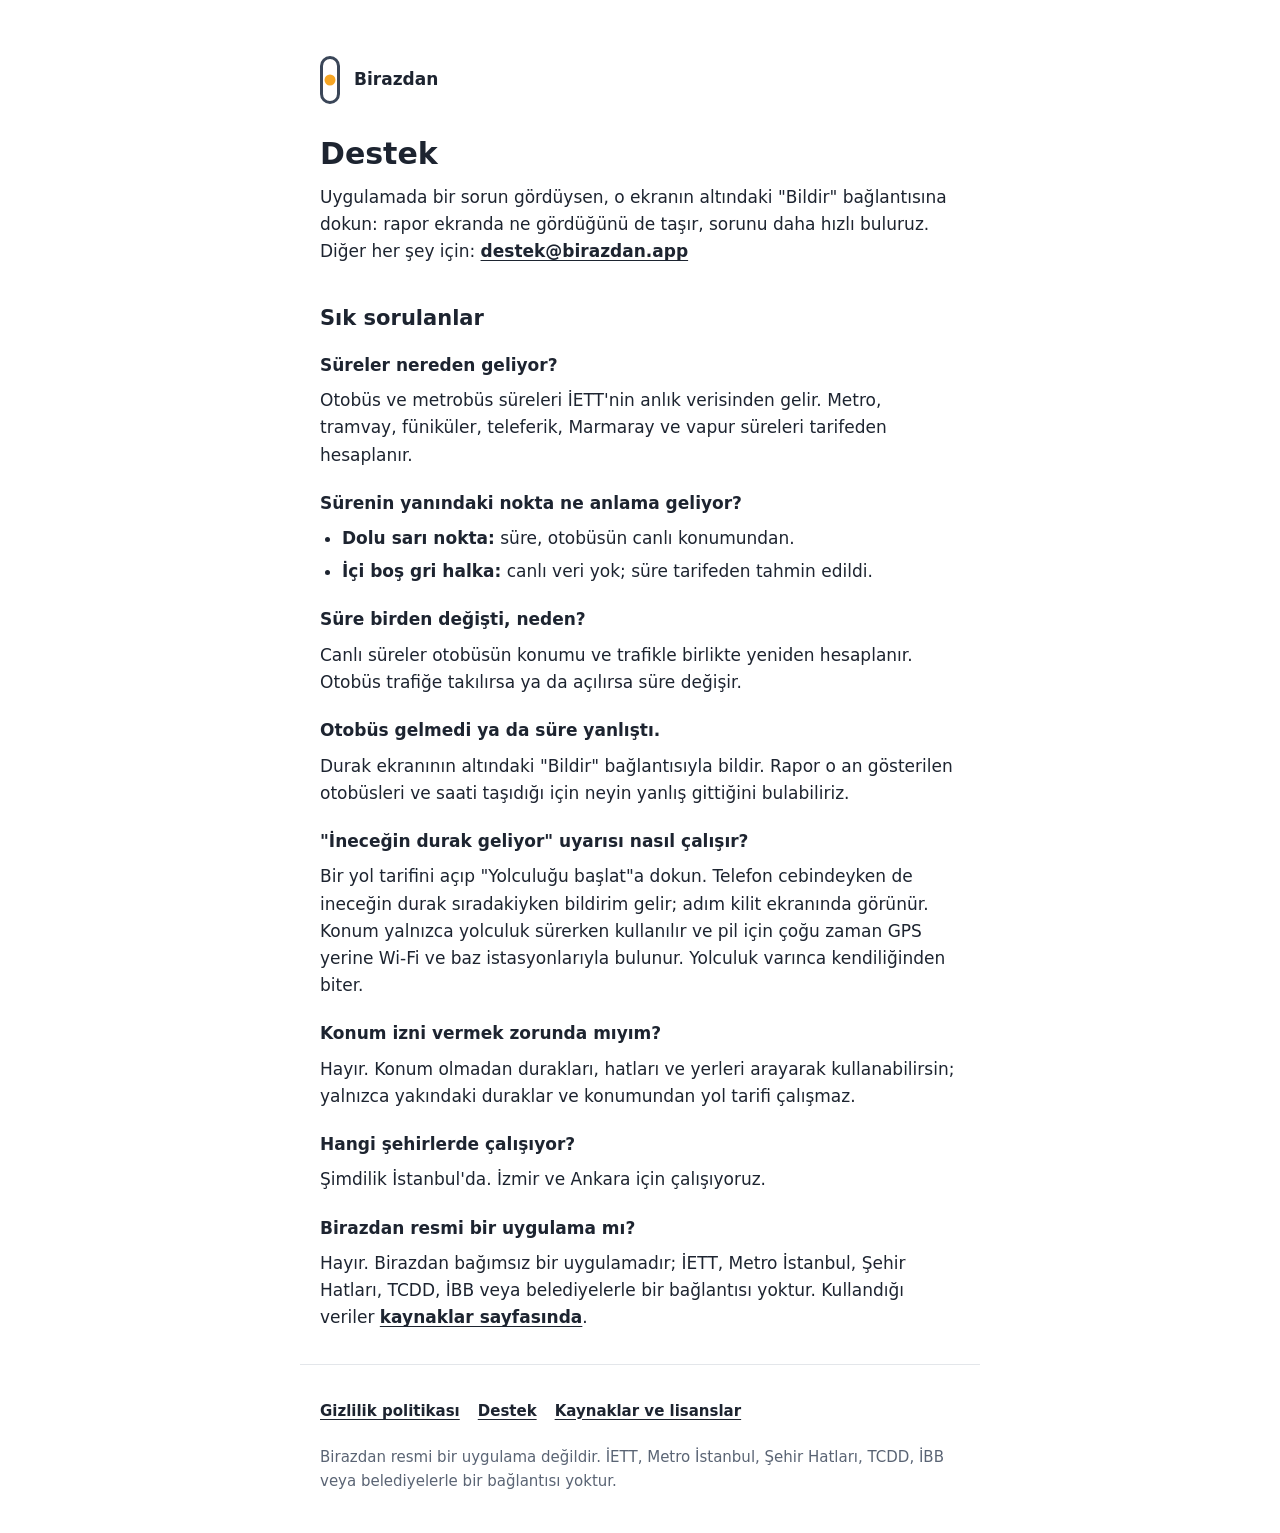
==== destek/index.html @ c6154bc8 "Publish the privacy policy, support and sources pages The privacy policy, a support page with common" ====
<!doctype html>
<html lang="tr">
  <head>
    <meta charset="utf-8" />
    <meta name="viewport" content="width=device-width, initial-scale=1" />
    <title>Destek · Birazdan</title>
    <meta name="description" content="Birazdan hakkında sık sorulanlar ve iletişim." />
    <meta name="theme-color" content="#ffffff" media="(prefers-color-scheme: light)" />
    <meta name="theme-color" content="#12161d" media="(prefers-color-scheme: dark)" />
    <link rel="icon" href="../favicon.png" />
    <link rel="apple-touch-icon" href="../apple-touch-icon.png" />
    <link rel="stylesheet" href="../style.css" />
  </head>
  <body class="page">
    <main>
      <a href="../" aria-label="Birazdan ana sayfa">
        <header>
          <svg class="mark" viewBox="176 64 160 384" aria-hidden="true">
            <rect x="188" y="76" width="136" height="360" rx="68" fill="none" stroke="currentColor" stroke-width="24" />
            <circle cx="256" cy="256" r="44" fill="#F5A524" />
          </svg>
          <strong>Birazdan</strong>
        </header>
      </a>

      <h1>Destek</h1>
      <p>Uygulamada bir sorun gördüysen, o ekranın altındaki "Bildir" bağlantısına dokun: rapor ekranda ne gördüğünü de taşır, sorunu daha hızlı buluruz. Diğer her şey için: <a href="mailto:destek@birazdan.app">destek@birazdan.app</a></p>

      <h2>Sık sorulanlar</h2>

      <h3>Süreler nereden geliyor?</h3>
      <p>Otobüs ve metrobüs süreleri İETT'nin anlık verisinden gelir. Metro, tramvay, füniküler, teleferik, Marmaray ve vapur süreleri tarifeden hesaplanır.</p>

      <h3>Sürenin yanındaki nokta ne anlama geliyor?</h3>
      <ul>
        <li><strong>Dolu sarı nokta:</strong> süre, otobüsün canlı konumundan.</li>
        <li><strong>İçi boş gri halka:</strong> canlı veri yok; süre tarifeden tahmin edildi.</li>
      </ul>

      <h3>Süre birden değişti, neden?</h3>
      <p>Canlı süreler otobüsün konumu ve trafikle birlikte yeniden hesaplanır. Otobüs trafiğe takılırsa ya da açılırsa süre değişir.</p>

      <h3>Otobüs gelmedi ya da süre yanlıştı.</h3>
      <p>Durak ekranının altındaki "Bildir" bağlantısıyla bildir. Rapor o an gösterilen otobüsleri ve saati taşıdığı için neyin yanlış gittiğini bulabiliriz.</p>

      <h3>"İneceğin durak geliyor" uyarısı nasıl çalışır?</h3>
      <p>Bir yol tarifini açıp "Yolculuğu başlat"a dokun. Telefon cebindeyken de ineceğin durak sıradakiyken bildirim gelir; adım kilit ekranında görünür. Konum yalnızca yolculuk sürerken kullanılır ve pil için çoğu zaman GPS yerine Wi-Fi ve baz istasyonlarıyla bulunur. Yolculuk varınca kendiliğinden biter.</p>

      <h3>Konum izni vermek zorunda mıyım?</h3>
      <p>Hayır. Konum olmadan durakları, hatları ve yerleri arayarak kullanabilirsin; yalnızca yakındaki duraklar ve konumundan yol tarifi çalışmaz.</p>

      <h3>Hangi şehirlerde çalışıyor?</h3>
      <p>Şimdilik İstanbul'da. İzmir ve Ankara için çalışıyoruz.</p>

      <h3>Birazdan resmi bir uygulama mı?</h3>
      <p>Hayır. Birazdan bağımsız bir uygulamadır; İETT, Metro İstanbul, Şehir Hatları, TCDD, İBB veya belediyelerle bir bağlantısı yoktur. Kullandığı veriler <a href="../kaynaklar/">kaynaklar sayfasında</a>.</p>
    </main>

    <footer>
      <nav>
        <a href="../gizlilik/">Gizlilik politikası</a>
        <a href="../destek/">Destek</a>
        <a href="../kaynaklar/">Kaynaklar ve lisanslar</a>
      </nav>
      <p>Birazdan resmi bir uygulama değildir. İETT, Metro İstanbul, Şehir Hatları, TCDD, İBB veya belediyelerle bir bağlantısı yoktur.</p>
    </footer>
  </body>
</html>
---- style.css ----
/* Birazdan's colors and type, as in the app (see the app repo's CLAUDE.md, "Tasarım"). */

@font-face {
  font-family: "Atkinson Hyperlegible";
  src: url("fonts/AtkinsonHyperlegible-Regular.ttf") format("truetype");
  font-weight: 400;
  font-display: swap;
}

@font-face {
  font-family: "Atkinson Hyperlegible";
  src: url("fonts/AtkinsonHyperlegible-Bold.ttf") format("truetype");
  font-weight: 700;
  font-display: swap;
}

:root {
  --bg: #ffffff;
  --surface: #f3f4f6;
  --divider: #e3e6ea;
  --text: #1d2430;
  --text-2: #5a6474;
  --brand: #3a4658;
  --on-brand: #ffffff;
  color-scheme: light dark;
}

@media (prefers-color-scheme: dark) {
  :root {
    --bg: #12161d;
    --surface: #1d232d;
    --divider: #262d38;
    --text: #eef1f5;
    --text-2: #a3acb9;
    --brand: #dde2e8;
    --on-brand: #12161d;
  }
}

* {
  box-sizing: border-box;
}

html {
  -webkit-text-size-adjust: 100%;
}

body {
  margin: 0;
  background: var(--bg);
  color: var(--text);
  font: 17px/1.6 "Atkinson Hyperlegible", system-ui, -apple-system, sans-serif;
}

main,
footer {
  max-width: 680px;
  margin: 0 auto;
  padding: 0 20px;
}

main {
  padding-top: 56px;
  padding-bottom: 32px;
}

a {
  color: inherit;
  font-weight: 700;
  text-underline-offset: 3px;
}

h1,
h2,
h3 {
  line-height: 1.2;
  margin: 0;
}

h1 {
  font-size: 30px;
}

h2 {
  font-size: 21px;
  margin-top: 40px;
}

h3 {
  font-size: 17px;
  margin-top: 24px;
}

p,
ul {
  margin: 12px 0 0;
}

ul {
  padding-left: 22px;
}

li + li {
  margin-top: 6px;
}

.secondary {
  color: var(--text-2);
}

/* The logo's capsule and lamp; the capsule takes the brand gray of the theme. */
.mark {
  display: block;
  width: 40px;
  height: 96px;
  color: var(--brand);
}

.hero .mark {
  margin-bottom: 28px;
}

.lead {
  font-size: 21px;
  margin-top: 16px;
}

.pills {
  display: flex;
  flex-wrap: wrap;
  gap: 8px;
  margin-top: 24px;
}

.pill {
  padding: 10px 18px;
  border-radius: 999px;
  background: var(--surface);
  font-weight: 700;
}

.features {
  list-style: none;
  padding: 0;
  margin-top: 40px;
  display: grid;
  gap: 12px;
}

.features li {
  margin: 0;
  padding: 18px 20px;
  border-radius: 22px;
  background: var(--surface);
}

.features strong {
  display: block;
  font-size: 19px;
}

.features span {
  color: var(--text-2);
}

/* A text page (privacy, KVKK, support, sources). */
.page header {
  display: flex;
  align-items: center;
  gap: 14px;
  margin-bottom: 32px;
  text-decoration: none;
}

.page header .mark {
  width: 20px;
  height: 48px;
}

.updated {
  color: var(--text-2);
  font-size: 15px;
  margin-top: 8px;
}

footer {
  padding-top: 24px;
  padding-bottom: 40px;
  border-top: 1px solid var(--divider);
  color: var(--text-2);
  font-size: 15px;
}

footer nav {
  display: flex;
  flex-wrap: wrap;
  gap: 4px 18px;
  margin-bottom: 12px;
}

footer nav a {
  display: inline-block;
  padding: 10px 0;
  color: var(--text);
}

/* A note for the review of a draft; none is published. */
.todo {
  padding: 12px 16px;
  border: 2px dashed var(--text-2);
  border-radius: 16px;
}

.page main > a {
  display: inline-block;
  text-decoration: none;
}
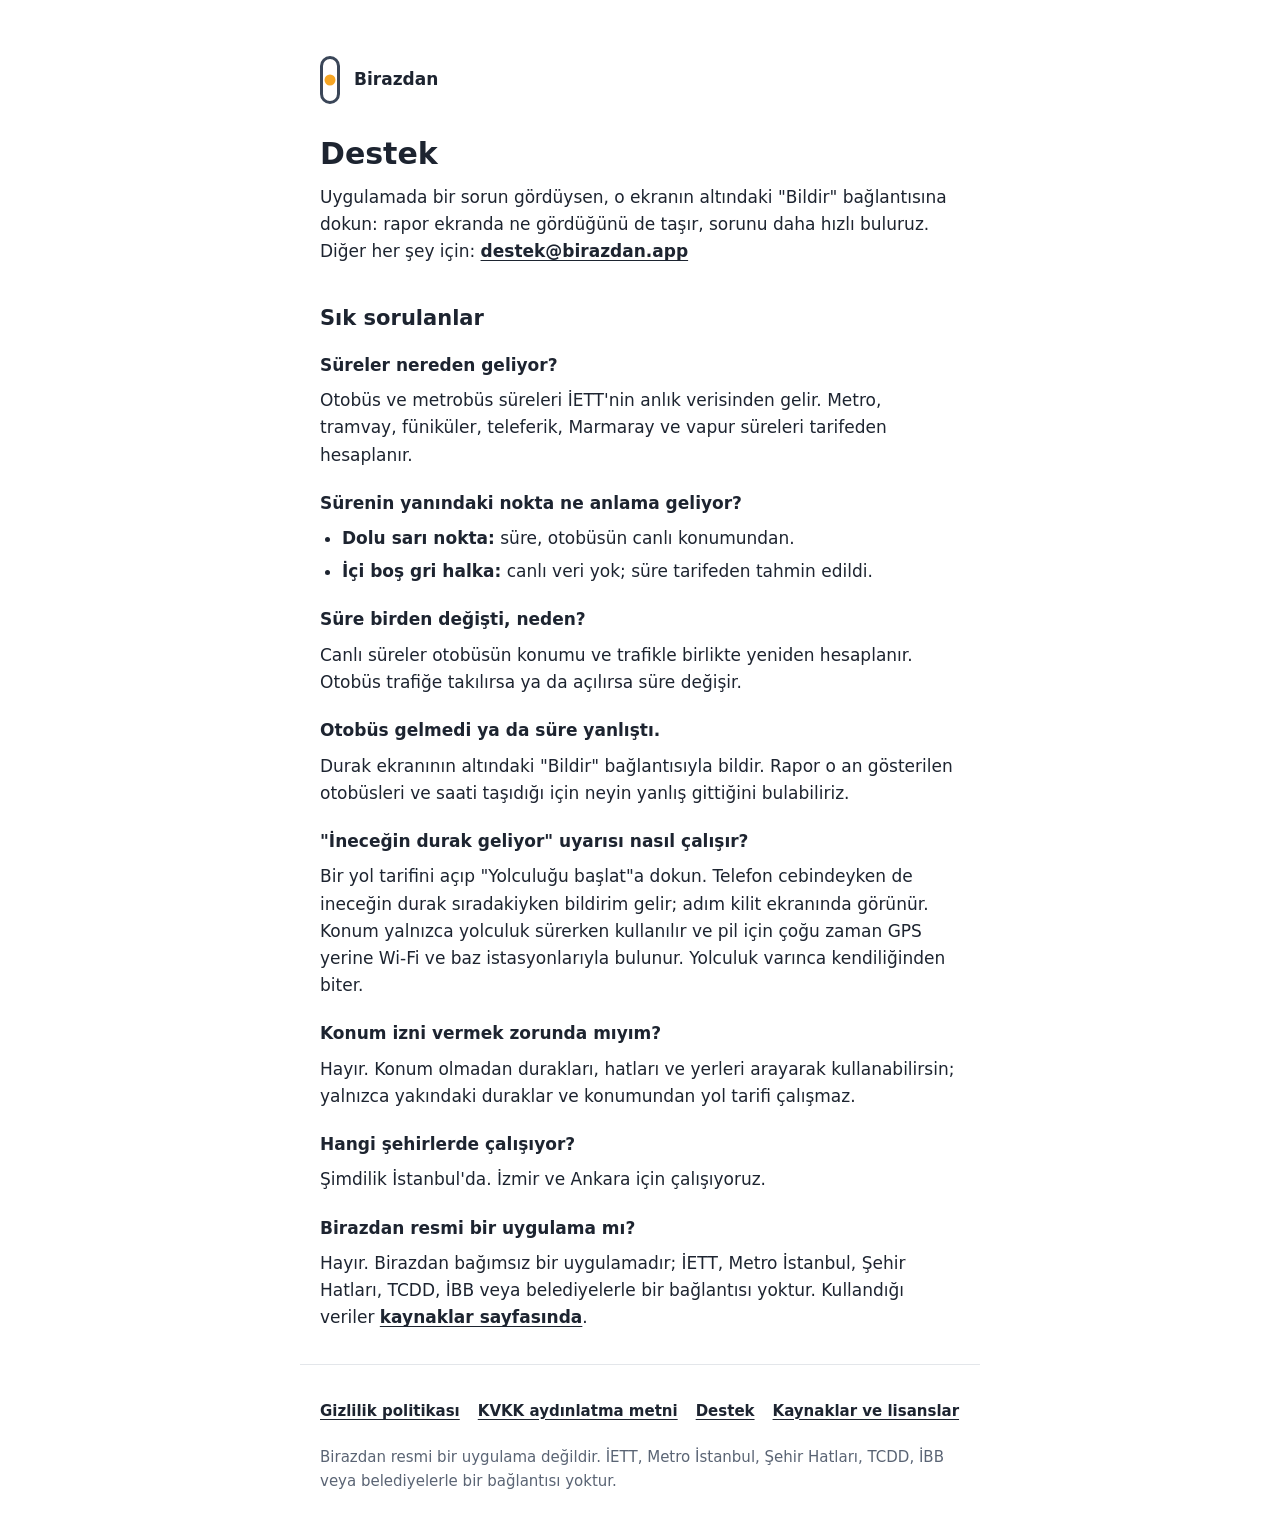
==== commit a2597f2f: "Publish the KVKK notice Link it from every page's footer and from the privacy policy, which now also" ====
--- a/destek/index.html
+++ b/destek/index.html
@@ -59,6 +59,7 @@
     <footer>
       <nav>
         <a href="../gizlilik/">Gizlilik politikası</a>
+        <a href="../kvkk/">KVKK aydınlatma metni</a>
         <a href="../destek/">Destek</a>
         <a href="../kaynaklar/">Kaynaklar ve lisanslar</a>
       </nav>
--- a/style.css
+++ b/style.css
@@ -204,13 +204,6 @@
   color: var(--text);
 }
 
-/* A note for the review of a draft; none is published. */
-.todo {
-  padding: 12px 16px;
-  border: 2px dashed var(--text-2);
-  border-radius: 16px;
-}
-
 .page main > a {
   display: inline-block;
   text-decoration: none;
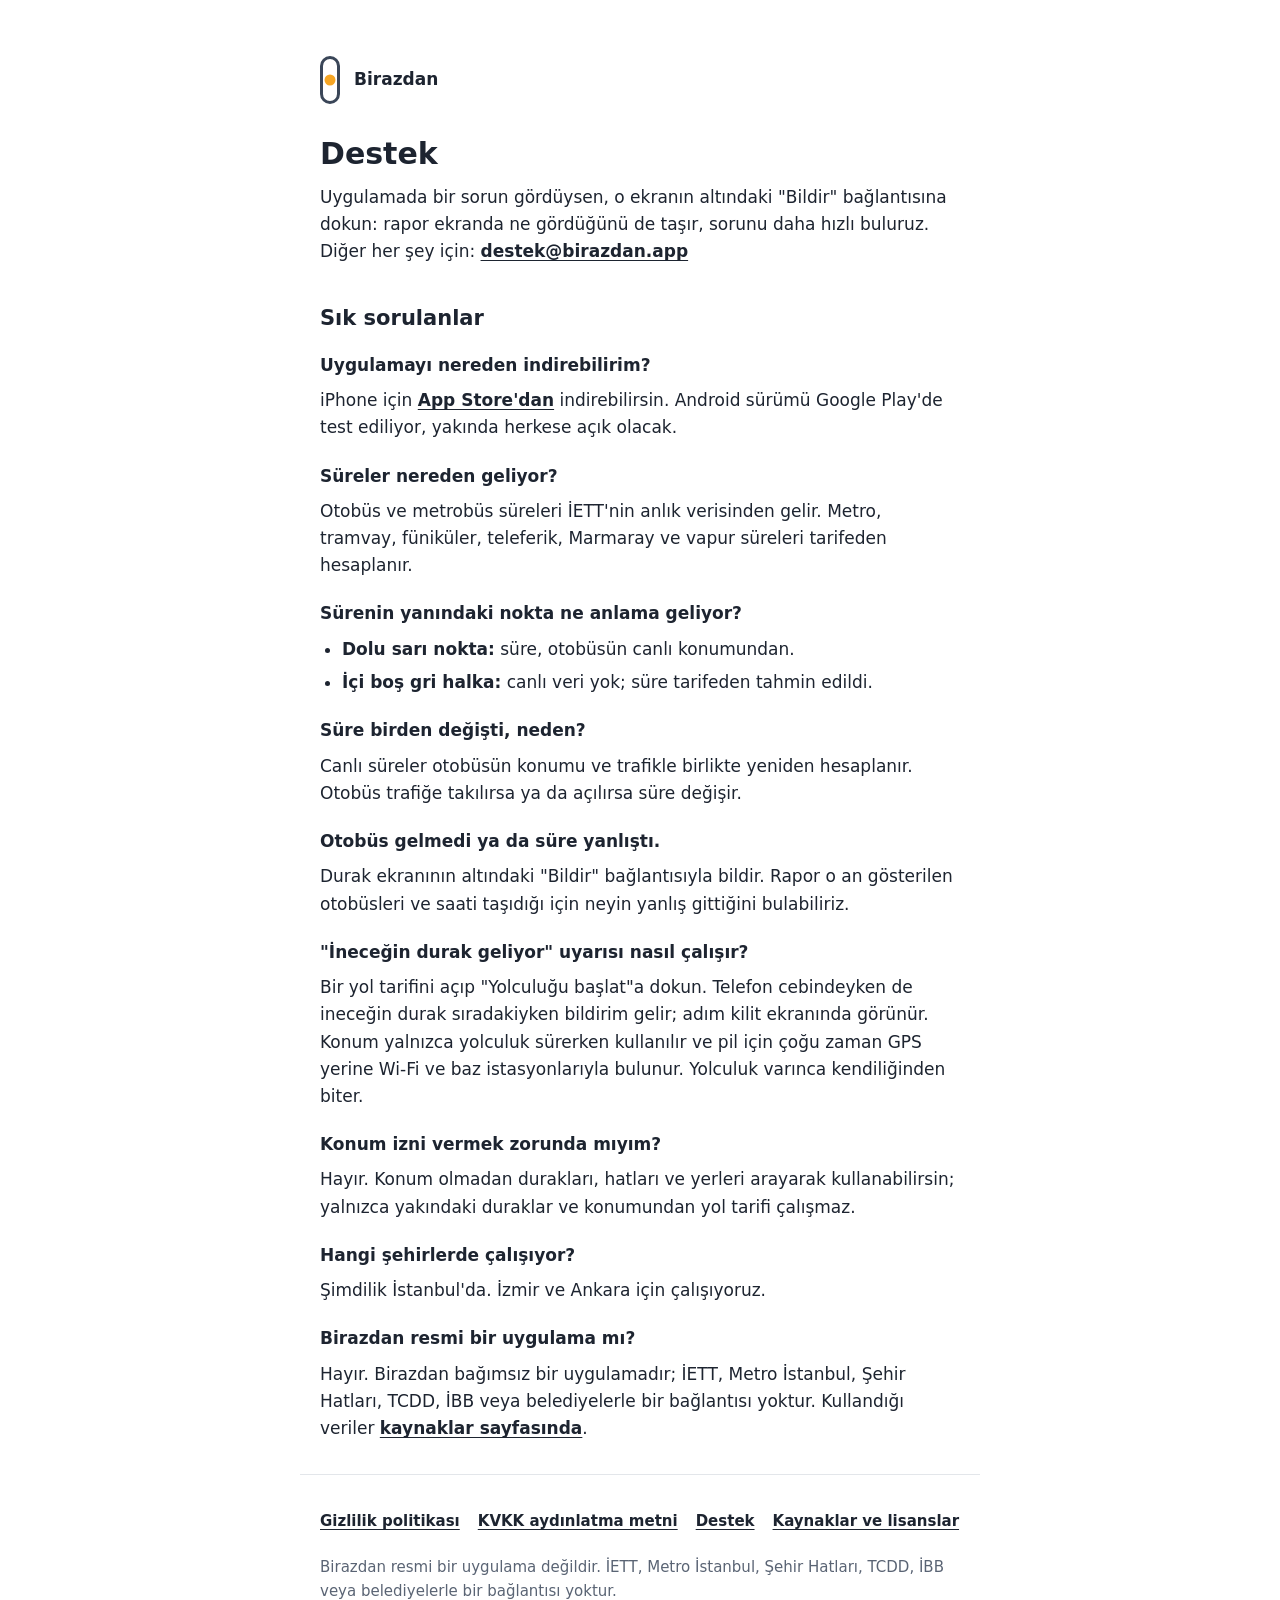
==== commit 44120b03: "Link to the App Store Birazdan is out on the App Store: the home page links to it instead of saying " ====
--- a/destek/index.html
+++ b/destek/index.html
@@ -27,6 +27,9 @@
       <p>Uygulamada bir sorun gördüysen, o ekranın altındaki "Bildir" bağlantısına dokun: rapor ekranda ne gördüğünü de taşır, sorunu daha hızlı buluruz. Diğer her şey için: <a href="mailto:destek@birazdan.app">destek@birazdan.app</a></p>
 
       <h2>Sık sorulanlar</h2>
+
+      <h3>Uygulamayı nereden indirebilirim?</h3>
+      <p>iPhone için <a href="https://apps.apple.com/tr/app/birazdan/id6818536979">App Store'dan</a> indirebilirsin. Android sürümü Google Play'de test ediliyor, yakında herkese açık olacak.</p>
 
       <h3>Süreler nereden geliyor?</h3>
       <p>Otobüs ve metrobüs süreleri İETT'nin anlık verisinden gelir. Metro, tramvay, füniküler, teleferik, Marmaray ve vapur süreleri tarifeden hesaplanır.</p>
--- a/style.css
+++ b/style.css
@@ -139,6 +139,13 @@
   font-weight: 700;
 }
 
+/* The download link: the app's primary button (brand gray, full capsule). */
+.pill-primary {
+  background: var(--brand);
+  color: var(--on-brand);
+  text-decoration: none;
+}
+
 .features {
   list-style: none;
   padding: 0;
